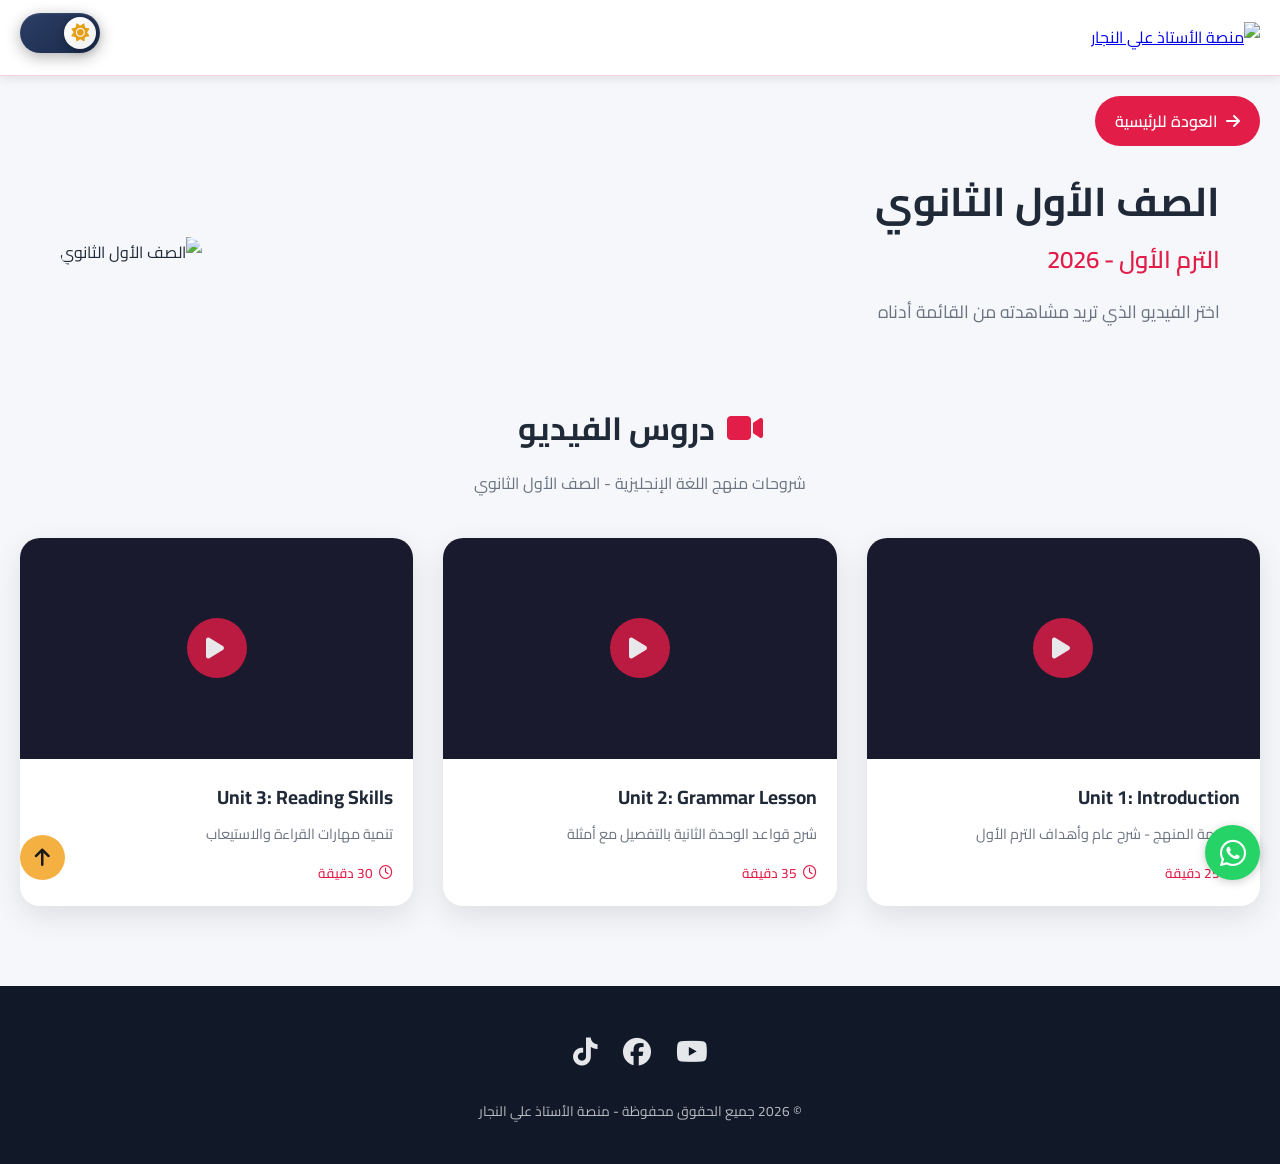
==== 1.html @ db7148f1 "Add files via upload" ====
<!DOCTYPE html>
<html lang="ar" dir="rtl">

<head>
    <meta charset="UTF-8" />
    <meta name="viewport" content="width=device-width, initial-scale=1" />
    <title>الصف الأول الثانوي | Mr Ali Elnagar | مدرس اللغة الإنجليزية</title>
    <meta name="description"
        content="منصة الأستاذ علي النجار - شرح منهج اللغة الإنجليزية للصف الأول الثانوي. شروحات مبسطة، مراجعات نهائية، وامتحانات إلكترونية." />
    <meta name="author" content="الأستاذ علي النجار" />

    <!-- Animate.css -->
    <link rel="stylesheet" href="https://cdnjs.cloudflare.com/ajax/libs/animate.css/4.1.1/animate.min.css" />

    <!-- Font Awesome -->
    <link rel="stylesheet" href="https://cdnjs.cloudflare.com/ajax/libs/font-awesome/6.5.1/css/all.min.css" />

    <!-- Google Fonts -->
    <link href="https://fonts.googleapis.com/css2?family=Cairo:wght@400;500;600;700;800&display=swap" rel="stylesheet">

    <style>
        * {
            margin: 0;
            padding: 0;
            box-sizing: border-box;
        }

        body {
            font-family: 'Cairo', 'Segoe UI', Tahoma, Geneva, Verdana, sans-serif;
            background-color: #f5f7fa;
            color: #1f2937;
            direction: rtl;
            transition: background-color 0.3s, color 0.2s;
        }

        body.dark-mode {
            background-color: #111827;
            color: #f3f4f6;
        }

        body.dark-mode .main-header-wrapper {
            background-color: rgba(17, 24, 39, 0.95);
            box-shadow: 0 2px 10px rgba(0, 0, 0, 0.3);
        }

        body.dark-mode .video-card {
            background-color: #1f2937;
        }

        body.dark-mode .video-info h3 {
            color: #f3f4f6;
        }

        body.dark-mode .video-info p {
            color: #9ca3af;
        }

        body.dark-mode .back-to-home {
            background-color: #374151;
            color: #f3f4f6;
        }

        body.dark-mode .back-to-home:hover {
            background-color: #4b5563;
        }

        body.dark-mode .custom-footer {
            background-color: #030712;
        }

        /* Loader */
        #loader-wrapper {
            position: fixed;
            top: 0;
            left: 0;
            width: 100%;
            height: 100%;
            background: #1a1a1a;
            display: flex;
            justify-content: center;
            align-items: center;
            z-index: 9999;
            transition: opacity 0.5s ease-out;
        }

        #loader-wrapper.loader-hidden {
            opacity: 0;
            pointer-events: none;
        }

        .loader {
            margin: 0 10px;
        }

        .loader svg {
            width: 50px;
            height: 50px;
            animation: rotate 1.5s linear infinite;
        }

        .loader svg circle,
        .loader svg rect,
        .loader svg polygon {
            fill: none;
            stroke: #f5b042;
            stroke-width: 4;
            stroke-linecap: round;
        }

        .loader svg circle {
            stroke-dasharray: 200;
            stroke-dashoffset: 200;
            animation: dash 1.5s ease-in-out infinite;
        }

        @keyframes rotate {
            100% {
                transform: rotate(360deg);
            }
        }

        @keyframes dash {
            0% {
                stroke-dashoffset: 200;
            }
            50% {
                stroke-dashoffset: 50;
            }
            100% {
                stroke-dashoffset: 200;
            }
        }

        /* Header */
        .main-header-wrapper {
            background-color: rgba(255, 255, 255, 0.95);
            backdrop-filter: blur(10px);
            box-shadow: 0 2px 10px rgba(0, 0, 0, 0.1);
            position: sticky;
            top: 0;
            z-index: 100;
            border-bottom: 1px solid rgba(225, 29, 72, 0.2);
        }

        .main-header {
            max-width: 1400px;
            margin: 0 auto;
            padding: 0.8rem 20px;
        }

        .container {
            display: flex;
            justify-content: space-between;
            align-items: center;
            flex-wrap: wrap;
            gap: 15px;
        }

        .logo img {
            height: 55px;
            width: auto;
            transition: transform 0.3s ease;
        }

        .logo img:hover {
            transform: scale(1.05);
        }

        /* Theme Toggle Button */
        .theme-toggle-wrapper {
            flex-shrink: 0;
        }

        .theme-toggle-btn {
            background: none;
            border: none;
            cursor: pointer;
            padding: 0;
            border-radius: 60px;
        }

        .toggle-track {
            width: 80px;
            height: 40px;
            background: linear-gradient(145deg, #2c3e66, #1a2a4a);
            border-radius: 60px;
            position: relative;
            transition: all 0.5s cubic-bezier(0.4, 0, 0.2, 1);
            box-shadow: 0 4px 15px rgba(0, 0, 0, 0.3), inset 0 1px 2px rgba(255, 255, 255, 0.1);
        }

        body.dark-mode .toggle-track {
            background: linear-gradient(145deg, #0f172a, #020617);
        }

        .toggle-glow {
            position: absolute;
            top: 0;
            left: 0;
            right: 0;
            bottom: 0;
            border-radius: 60px;
            pointer-events: none;
            opacity: 0;
            transition: opacity 0.4s ease;
            background: radial-gradient(circle at 30% 50%, rgba(255, 200, 100, 0.3), transparent 70%);
        }

        body.dark-mode .toggle-glow {
            background: radial-gradient(circle at 70% 50%, rgba(100, 150, 255, 0.3), transparent 70%);
        }

        .theme-toggle-btn:hover .toggle-glow {
            opacity: 1;
        }

        .toggle-thumb {
            position: absolute;
            top: 4px;
            right: 4px;
            width: 32px;
            height: 32px;
            background: linear-gradient(135deg, #fff, #f0f0f0);
            border-radius: 50%;
            display: flex;
            align-items: center;
            justify-content: center;
            transition: transform 0.5s cubic-bezier(0.34, 1.2, 0.64, 1);
            box-shadow: 0 2px 8px rgba(0, 0, 0, 0.3);
        }

        body.dark-mode .toggle-thumb {
            transform: translateX(-40px);
        }

        .toggle-thumb i {
            position: absolute;
            font-size: 18px;
        }

        .sun-icon {
            color: #e6a017;
            opacity: 1;
        }

        .moon-icon {
            color: #4a6fa5;
            opacity: 0;
        }

        body.dark-mode .sun-icon {
            opacity: 0;
        }

        body.dark-mode .moon-icon {
            opacity: 1;
        }

        /* Back Button */
        .back-button-wrapper {
            max-width: 1400px;
            margin: 20px auto 0;
            padding: 0 20px;
        }

        .back-to-home {
            display: inline-flex;
            align-items: center;
            gap: 8px;
            background-color: #e11d48;
            color: white;
            padding: 10px 20px;
            border-radius: 40px;
            text-decoration: none;
            font-weight: 600;
            transition: all 0.3s ease;
        }

        .back-to-home:hover {
            background-color: #be123c;
            transform: translateX(-5px);
        }

        /* Hero Section */
        .hero {
            display: flex;
            align-items: center;
            justify-content: space-between;
            max-width: 1200px;
            margin: 30px auto 50px;
            padding: 0 20px;
            gap: 2rem;
            flex-wrap: wrap;
        }

        .hero .text h1 {
            font-size: 2.5rem;
            line-height: 1.3;
            margin-bottom: 15px;
        }

        .hero .text span {
            color: #e11d48;
            font-size: 1.5rem;
            font-weight: 600;
        }

        .grade-description {
            font-size: 1.1rem;
            color: #6b7280;
            margin-top: 15px;
        }

        body.dark-mode .grade-description {
            color: #9ca3af;
        }

        .hero .image img {
            max-width: 280px;
            width: 100%;
            height: auto;
            border-radius: 20px;
        }

        /* Section Header */
        .section-header {
            text-align: center;
            margin-bottom: 40px;
        }

        .section-header h2 {
            font-size: 2rem;
            margin-bottom: 10px;
            display: inline-flex;
            align-items: center;
            gap: 12px;
        }

        .section-header h2 i {
            color: #e11d48;
        }

        .section-header p {
            color: #6b7280;
            font-size: 1rem;
        }

        /* Videos Grid */
        .videos-section {
            max-width: 1400px;
            margin: 0 auto;
            padding: 20px;
        }

        .videos-grid {
            display: grid;
            grid-template-columns: repeat(auto-fill, minmax(350px, 1fr));
            gap: 30px;
        }

        .video-card {
            background: white;
            border-radius: 20px;
            overflow: hidden;
            box-shadow: 0 10px 30px rgba(0, 0, 0, 0.1);
            transition: transform 0.3s ease, box-shadow 0.3s ease;
            cursor: pointer;
        }

        .video-card:hover {
            transform: translateY(-8px);
            box-shadow: 0 20px 40px rgba(0, 0, 0, 0.15);
        }

        .video-thumbnail {
            position: relative;
            overflow: hidden;
            background: #1a1a2e;
            aspect-ratio: 16/9;
        }

        .video-thumbnail img {
            width: 100%;
            height: 100%;
            object-fit: cover;
            transition: transform 0.3s ease;
        }

        .video-card:hover .video-thumbnail img {
            transform: scale(1.05);
        }

        .play-overlay {
            position: absolute;
            top: 50%;
            left: 50%;
            transform: translate(-50%, -50%);
            width: 60px;
            height: 60px;
            background: rgba(225, 29, 72, 0.9);
            border-radius: 50%;
            display: flex;
            align-items: center;
            justify-content: center;
            transition: all 0.3s ease;
            opacity: 0.9;
        }

        .video-card:hover .play-overlay {
            width: 70px;
            height: 70px;
            background: #e11d48;
        }

        .play-overlay i {
            color: white;
            font-size: 24px;
            margin-right: 4px;
        }

        .video-info {
            padding: 20px;
        }

        .video-info h3 {
            font-size: 1.2rem;
            margin-bottom: 8px;
            color: #1f2937;
        }

        .video-info p {
            color: #6b7280;
            font-size: 0.9rem;
            margin-bottom: 12px;
            line-height: 1.5;
        }

        .video-duration {
            display: inline-flex;
            align-items: center;
            gap: 6px;
            font-size: 0.85rem;
            color: #e11d48;
            font-weight: 500;
        }

        /* Footer */
        .custom-footer {
            background-color: #111827;
            color: #e5e7eb;
            text-align: center;
            padding: 40px 20px;
            margin-top: 60px;
            background-size: cover;
            background-position: center;
        }

        .social-icons {
            display: flex;
            justify-content: center;
            gap: 25px;
            margin-bottom: 20px;
        }

        .social-icons a {
            color: #e5e7eb;
            font-size: 28px;
            transition: color 0.3s, transform 0.3s;
        }

        .social-icons a:hover {
            color: #f5b042;
            transform: translateY(-3px);
        }

        .footer-copyright {
            font-size: 0.85rem;
            opacity: 0.8;
        }

        /* Floating Buttons */
        .scroll-top-btn {
            position: fixed;
            bottom: 20px;
            left: 20px;
            background: #f5b042;
            color: #1a1a1a;
            border: none;
            border-radius: 50%;
            width: 45px;
            height: 45px;
            font-size: 20px;
            cursor: pointer;
            z-index: 1000;
            transition: all 0.3s ease;
            display: flex;
            align-items: center;
            justify-content: center;
        }

        .scroll-top-btn:hover {
            transform: scale(1.1);
            background: #e6a030;
        }

        .whatsapp-btn {
            position: fixed;
            bottom: 20px;
            right: 20px;
            background: #25D366;
            width: 55px;
            height: 55px;
            border-radius: 50%;
            display: flex;
            align-items: center;
            justify-content: center;
            z-index: 1000;
            box-shadow: 0 2px 10px rgba(0, 0, 0, 0.2);
            transition: all 0.3s ease;
            text-decoration: none;
        }

        .whatsapp-btn i {
            font-size: 30px;
            color: white;
        }

        .whatsapp-btn:hover {
            transform: scale(1.1);
            background: #20b859;
        }

        /* Video Modal */
        .video-modal {
            display: none;
            position: fixed;
            top: 0;
            left: 0;
            width: 100%;
            height: 100%;
            background: rgba(0, 0, 0, 0.95);
            z-index: 2000;
            justify-content: center;
            align-items: center;
        }

        .video-modal-content {
            position: relative;
            width: 90%;
            max-width: 1000px;
            background: #000;
            border-radius: 20px;
            overflow: hidden;
        }

        .video-modal-content iframe,
        .video-modal-content video {
            width: 100%;
            aspect-ratio: 16/9;
            border: none;
            background: #000;
        }

        .close-modal {
            position: absolute;
            top: -40px;
            right: 0;
            background: none;
            border: none;
            color: white;
            font-size: 30px;
            cursor: pointer;
            transition: transform 0.3s;
        }

        .close-modal:hover {
            transform: scale(1.1);
        }

        /* Responsive */
        @media (max-width: 768px) {
            .hero {
                flex-direction: column;
                text-align: center;
            }

            .hero .text h1 {
                font-size: 1.8rem;
            }

            .hero .text span {
                font-size: 1.2rem;
            }

            .hero .image img {
                max-width: 200px;
            }

            .videos-grid {
                grid-template-columns: 1fr;
            }

            .toggle-track {
                width: 68px;
                height: 34px;
            }

            .toggle-thumb {
                width: 26px;
                height: 26px;
            }

            body.dark-mode .toggle-thumb {
                transform: translateX(-34px);
            }

            .section-header h2 {
                font-size: 1.5rem;
            }
        }
    </style>
</head>

<body>
    <!-- Loader -->
    <div id="loader-wrapper">
        <div class="loader">
            <svg viewBox="0 0 80 80">
                <circle r="32" cy="40" cx="40"></circle>
            </svg>
        </div>
        <div class="loader triangle">
            <svg viewBox="0 0 86 80">
                <polygon points="43 8 79 72 7 72"></polygon>
            </svg>
        </div>
        <div class="loader">
            <svg viewBox="0 0 80 80">
                <rect height="64" width="64" y="8" x="8"></rect>
            </svg>
        </div>
    </div>

    <!-- Header -->
    <div class="main-header-wrapper">
        <header class="main-header">
            <div class="container">
                <div class="logo">
                    <a href="index.html">
                        <img src="https://images.icon-icons.com/230/PNG/256/EnglishLanguage_Flag3_26071.png"
                            alt="منصة الأستاذ علي النجار" />
                    </a>
                </div>
                <div class="theme-toggle-wrapper">
                    <button class="theme-toggle-btn" id="themeToggleBtn" aria-label="تبديل الوضع الليلي والنهاري">
                        <div class="toggle-track">
                            <div class="toggle-glow"></div>
                            <div class="toggle-thumb">
                                <i class="fas fa-sun sun-icon"></i>
                                <i class="fas fa-moon moon-icon"></i>
                            </div>
                        </div>
                    </button>
                </div>
            </div>
        </header>
    </div>

    <!-- Back Button -->
    <div class="back-button-wrapper">
        <a href="index.html" class="back-to-home">
            <i class="fas fa-arrow-right"></i>
            <span>العودة للرئيسية</span>
        </a>
    </div>

    <!-- Floating Buttons -->
    <button onclick="window.scrollTo({top: 0, behavior: 'smooth'})" class="scroll-top-btn">
        <i class="fas fa-arrow-up"></i>
    </button>

    <a href="https://wa.me/2011292941562" target="_blank" class="whatsapp-btn">
        <i class="fab fa-whatsapp"></i>
    </a>

    <!-- Hero Section -->
    <section class="hero">
        <div class="text">
            <h1 class="animate__animated animate__fadeInRight">الصف الأول الثانوي<br /><span>الترم الأول - 2026</span>
            </h1>
            <p class="grade-description">اختر الفيديو الذي تريد مشاهدته من القائمة أدناه</p>
        </div>
        <div class="image">
            <img src="https://res.cloudinary.com/dxi9blaqb/image/upload/v1777034529/5043_xwjrbn.png"
                alt="الصف الأول الثانوي" />
        </div>
    </section>

    <!-- Videos Section -->
    <section class="videos-section">
        <div class="section-header">
            <h2><i class="fas fa-video"></i> دروس الفيديو</h2>
            <p>شروحات منهج اللغة الإنجليزية - الصف الأول الثانوي</p>
        </div>
        <div class="videos-grid" id="videosGrid"></div>
    </section>

    <!-- Video Modal -->
    <div class="video-modal" id="videoModal">
        <div class="video-modal-content">
            <button class="close-modal" onclick="closeVideoModal()">
                <i class="fas fa-times"></i>
            </button>
            <iframe id="videoIframe" src="" frameborder="0" allowfullscreen style="display: none;"></iframe>
            <video id="videoElement" controls style="display: none;">
                <source src="" type="video/mp4">
                المتصفح لا يدعم تشغيل الفيديو.
            </video>
        </div>
    </div>

    <!-- Footer -->
    <footer class="custom-footer"
        style="background-image: url('https://res.cloudinary.com/dxi9blaqb/image/upload/v1777038068/%D8%AA%D9%86%D8%B2%D9%8A%D9%84_1_txja0n.jpg');">
        <div class="social-icons">
            <a href="https://www.youtube.com/@%D8%AF%D8%B1%D8%B3%D8%A7%D9%86%D8%AC%D9%84%D8%B4" target="_blank"><i class="fab fa-youtube"></i></a>
            <a href="https://www.facebook.com/share/1Dh2Bu3Zq1/" target="_blank"><i class="fab fa-facebook"></i></a>
            <a href="https://tiktok.com/@alielnagar466" target="_blank"><i class="fab fa-tiktok"></i></a>
        </div>
        <div class="footer-copyright">
            © 2026 جميع الحقوق محفوظة - منصة الأستاذ علي النجار
        </div>
    </footer>

    <script>
        // ========================================
        // قائمة الفيديوهات - يمكنك تعديلها بسهولة
        // ========================================
        const videos = [
            // مثال 1: فيديو من YouTube
            {
                id: 1,
                title: "Unit 1: Introduction",
                description: "مقدمة المنهج - شرح عام وأهداف الترم الأول",
                duration: "25 دقيقة",
                source: "youtube",
                videoId: "dQw4w9WgXcQ",  // ضع هنا معرف الفيديو من يوتيوب
                thumbnail: "https://img.youtube.com/vi/dQw4w9WgXcQ/maxresdefault.jpg"
            },
            // مثال 2: فيديو من Cloudinary أو رابط مباشر
            {
                id: 2,
                title: "Unit 2: Grammar Lesson",
                description: "شرح قواعد الوحدة الثانية بالتفصيل مع أمثلة",
                duration: "35 دقيقة",
                source: "direct",
                videoUrl: "https://res.cloudinary.com/demo/video/upload/sample.mp4",  // ضع هنا رابط الفيديو
                thumbnail: "https://placehold.co/640x360/e11d48/white?text=Unit+2"
            },
            // مثال 3: فيديو من YouTube آخر
            {
                id: 3,
                title: "Unit 3: Reading Skills",
                description: "تنمية مهارات القراءة والاستيعاب",
                duration: "30 دقيقة",
                source: "youtube",
                videoId: "dQw4w9WgXcQ",
                thumbnail: "https://img.youtube.com/vi/dQw4w9WgXcQ/maxresdefault.jpg"
            }
        ];

        // عرض الفيديوهات في الشبكة
        function displayVideos() {
            const grid = document.getElementById('videosGrid');
            if (!grid) return;

            grid.innerHTML = videos.map(video => {
                let thumbnailUrl = video.thumbnail;
                if (!thumbnailUrl && video.source === 'youtube') {
                    thumbnailUrl = `https://img.youtube.com/vi/${video.videoId}/maxresdefault.jpg`;
                }
                if (!thumbnailUrl) {
                    thumbnailUrl = `https://placehold.co/640x360/e11d48/white?text=${encodeURIComponent(video.title)}`;
                }

                return `
                    <div class="video-card" onclick='openVideo(${JSON.stringify(video)})'>
                        <div class="video-thumbnail">
                            <img src="${thumbnailUrl}" alt="${video.title}" onerror="this.src='https://placehold.co/640x360/e11d48/white?text=${encodeURIComponent(video.title)}'">
                            <div class="play-overlay">
                                <i class="fas fa-play"></i>
                            </div>
                        </div>
                        <div class="video-info">
                            <h3>${video.title}</h3>
                            <p>${video.description}</p>
                            <span class="video-duration"><i class="far fa-clock"></i> ${video.duration}</span>
                        </div>
                    </div>
                `;
            }).join('');
        }

        // فتح الفيديو في النافذة المنبثقة
        function openVideo(video) {
            const modal = document.getElementById('videoModal');
            const iframe = document.getElementById('videoIframe');
            const videoElement = document.getElementById('videoElement');

            // إخفاء كلا العنصرين أولاً
            iframe.style.display = 'none';
            videoElement.style.display = 'none';
            iframe.src = '';
            videoElement.src = '';

            if (video.source === 'youtube') {
                iframe.style.display = 'block';
                iframe.src = `https://www.youtube.com/embed/${video.videoId}?autoplay=1&rel=0`;
            } else if (video.source === 'direct') {
                videoElement.style.display = 'block';
                videoElement.src = video.videoUrl;
                videoElement.load();
                videoElement.play();
            }

            modal.style.display = 'flex';
        }

        // إغلاق النافذة المنبثقة
        function closeVideoModal() {
            const modal = document.getElementById('videoModal');
            const iframe = document.getElementById('videoIframe');
            const videoElement = document.getElementById('videoElement');

            iframe.src = '';
            videoElement.src = '';
            modal.style.display = 'none';
        }

        // إغلاق المودال عند النقر خارج المحتوى
        document.getElementById('videoModal')?.addEventListener('click', function (e) {
            if (e.target === this) {
                closeVideoModal();
            }
        });

        // إخفاء الـ Loader
        function hideLoader() {
            const loader = document.getElementById("loader-wrapper");
            if (loader) {
                loader.classList.add("loader-hidden");
                setTimeout(() => {
                    loader.style.display = "none";
                }, 500);
            }
        }

        // نظام الوضع الليلي
        const themeToggleBtn = document.getElementById('themeToggleBtn');
        const currentTheme = localStorage.getItem('theme');

        if (currentTheme === 'dark') {
            document.body.classList.add('dark-mode');
        }

        if (themeToggleBtn) {
            themeToggleBtn.addEventListener('click', function () {
                if (document.body.classList.contains('dark-mode')) {
                    document.body.classList.remove('dark-mode');
                    localStorage.setItem('theme', 'light');
                } else {
                    document.body.classList.add('dark-mode');
                    localStorage.setItem('theme', 'dark');
                }
            });
        }

        // تهيئة الصفحة
        window.addEventListener("load", () => {
            hideLoader();
            displayVideos();
        });
        setTimeout(hideLoader, 2000);

        // منع النقر بزر الماوس الأيمن
        document.addEventListener('contextmenu', (e) => e.preventDefault());
        document.addEventListener('keydown', (e) => {
            if (e.keyCode === 123 || (e.ctrlKey && e.shiftKey && e.keyCode === 73) ||
                (e.ctrlKey && e.shiftKey && e.keyCode === 67) || (e.ctrlKey && e.keyCode === 85)) {
                e.preventDefault();
            }
        });
    </script>
</body>

</html>
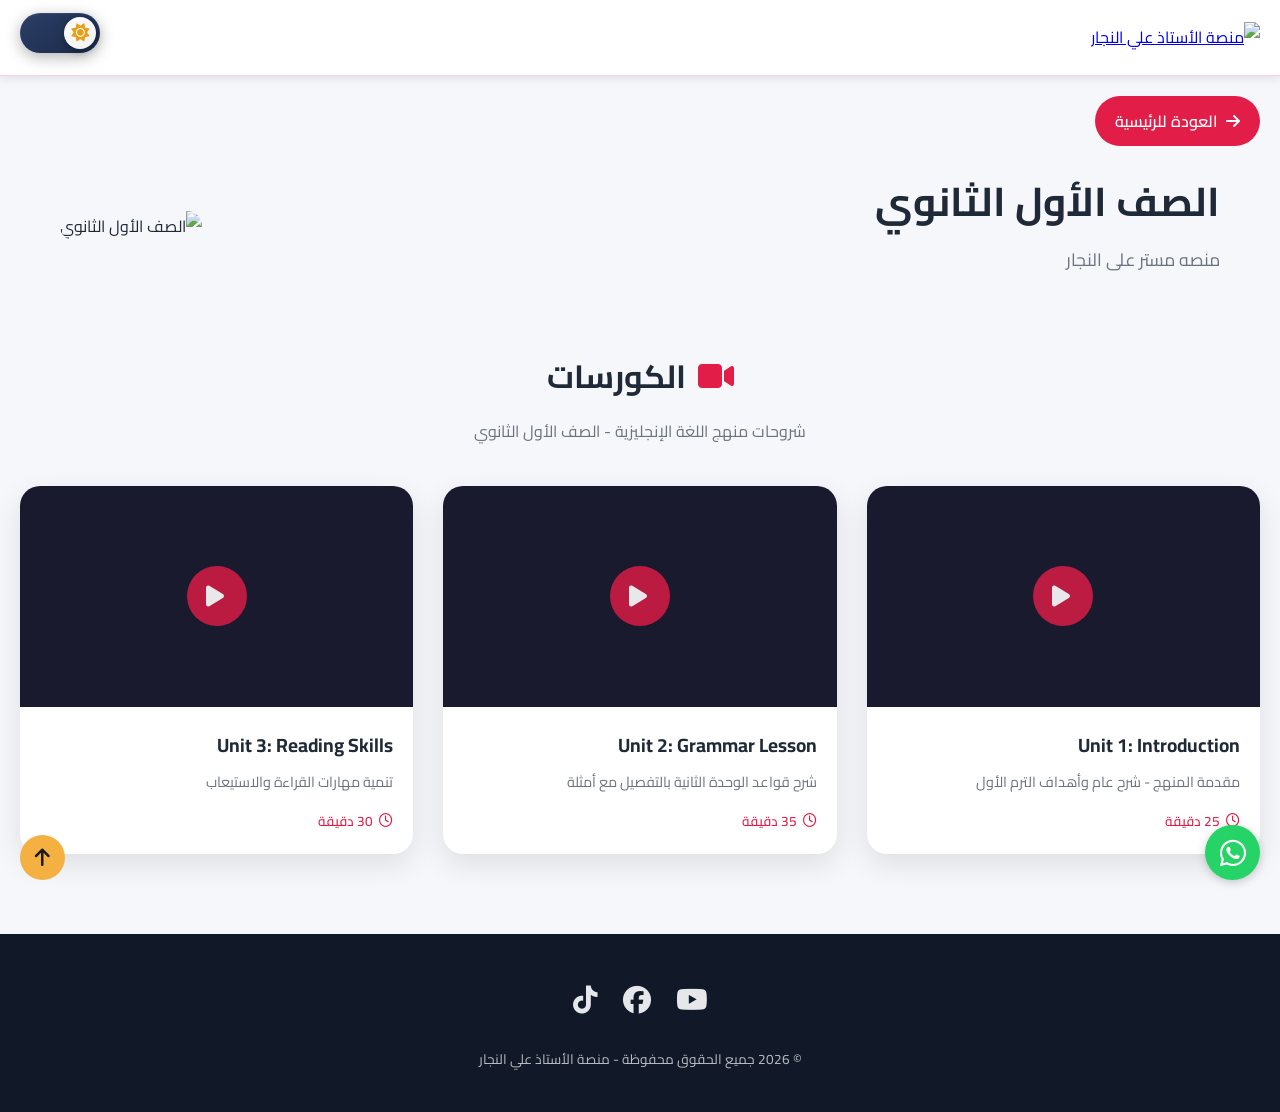
==== commit 2d6b79d5: "Update 1.html" ====
--- a/1.html
+++ b/1.html
@@ -679,16 +679,16 @@
         <i class="fas fa-arrow-up"></i>
     </button>
 
-    <a href="https://wa.me/2011292941562" target="_blank" class="whatsapp-btn">
+    <a href="https://wa.me/201144112839" target="_blank" class="whatsapp-btn">
         <i class="fab fa-whatsapp"></i>
     </a>
 
     <!-- Hero Section -->
     <section class="hero">
         <div class="text">
-            <h1 class="animate__animated animate__fadeInRight">الصف الأول الثانوي<br /><span>الترم الأول - 2026</span>
+            <h1 class="animate__animated animate__fadeInRight">الصف الأول الثانوي<br /><span></span>
             </h1>
-            <p class="grade-description">اختر الفيديو الذي تريد مشاهدته من القائمة أدناه</p>
+            <p class="grade-description">منصه مستر على النجار</p>
         </div>
         <div class="image">
             <img src="https://res.cloudinary.com/dxi9blaqb/image/upload/v1777034529/5043_xwjrbn.png"
@@ -699,7 +699,7 @@
     <!-- Videos Section -->
     <section class="videos-section">
         <div class="section-header">
-            <h2><i class="fas fa-video"></i> دروس الفيديو</h2>
+            <h2><i class="fas fa-video"></i>الكورسات</h2>
             <p>شروحات منهج اللغة الإنجليزية - الصف الأول الثانوي</p>
         </div>
         <div class="videos-grid" id="videosGrid"></div>
@@ -893,4 +893,4 @@
     </script>
 </body>
 
-</html>+</html>
